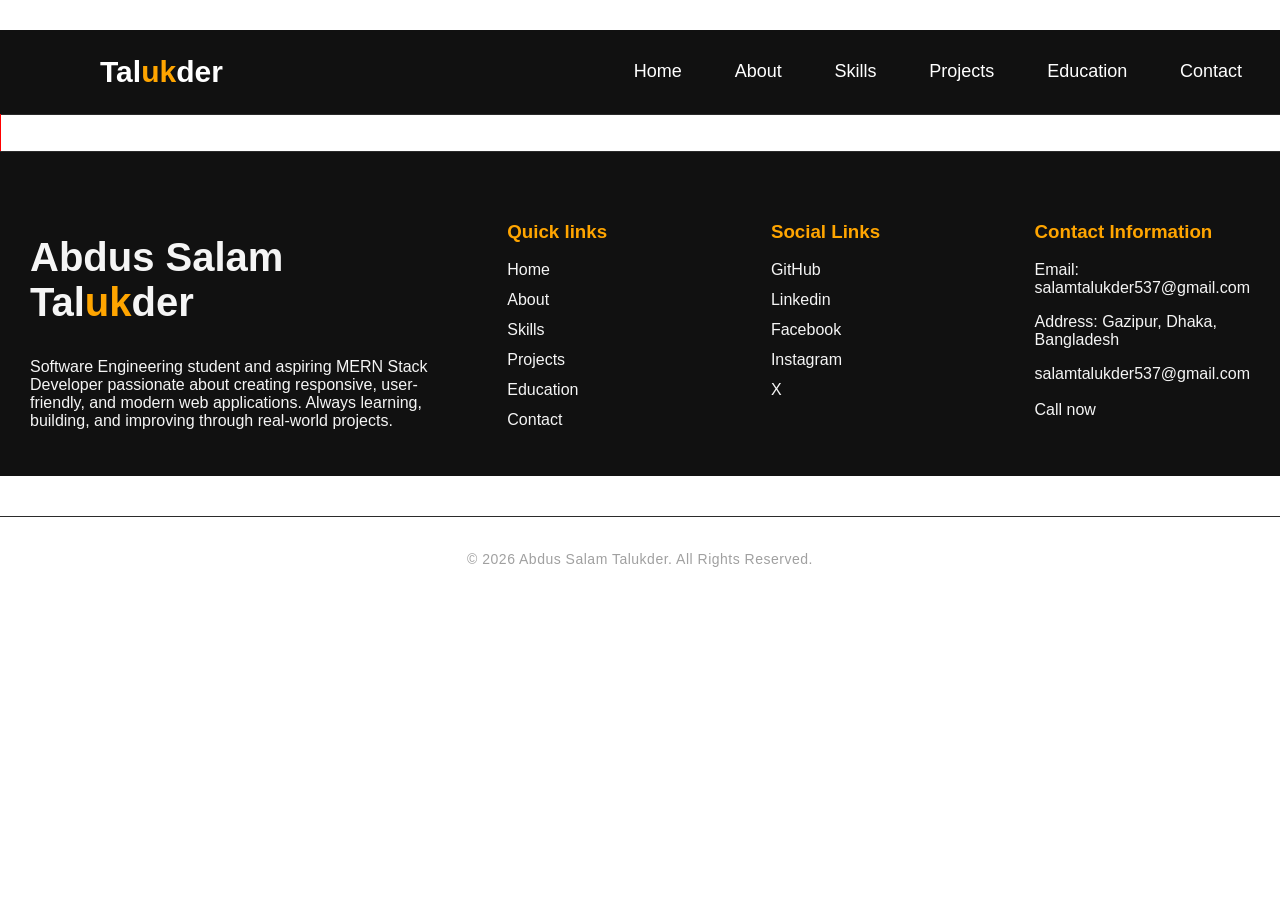
==== index.html @ 94f56646 "first commit" ====
<!DOCTYPE html>
<html lang="en">

<head>
    <meta charset="UTF-8">
    <meta name="viewport" content="width=device-width, initial-scale=1.0">
    <title>Home</title>

    <link rel="preconnect" href="https://fonts.googleapis.com">
    <link rel="preconnect" href="https://fonts.gstatic.com" crossorigin>
    <link
        href="https://fonts.googleapis.com/css2?family=Google+Sans:ital,opsz,wght@0,17..18,400..700;1,17..18,400..700&family=Open+Sans:ital,wght@0,300..800;1,300..800&display=swap"
        rel="stylesheet">

    <link rel="stylesheet" href="style.css">
</head>

<body>

    <header>
        <!--Navigation start-->
        <section class="nav-box">
            <nav class="nav-bar">
                <h2 class="nav-logo">
                    Tal<span class="uk">uk</span>der
                </h2>
                <ul class="nav-links">
                    <li><a href="index.html" class="nav-link">Home</a></li>
                    <li><a href="about.html" class="nav-link">About</a></li>
                    <li><a href="skill.html" class="nav-link">Skills</a></li>
                    <li><a href="project.html" class="nav-link">Projects</a></li>
                    <li><a href="education.html" class="nav-link">Education</a></li>
                    <li><a href="contact.html" class="nav-link">Contact</a></li>
                </ul>
            </nav>
        </section>
        <!--Navigation end-->
    </header>

    <hero class="box">
        <section>

        </section>
    </hero>


    <!--Footer start-->
    <footer>
        <section class="footer-box">
            <div style="flex: 2;">
                <h2 class="footer-logo">Abdus Salam Tal<span class="uk">uk</span>der</h2>
                <p>Software Engineering student and aspiring MERN Stack Developer passionate about creating responsive,
                    user-friendly, and modern web applications. Always learning, building, and improving through
                    real-world projects.</p>
            </div>
            <div style="flex: 1;">
                <h3>Quick links</h3>
                <ul class="footer-ql">
                    <li><a href="index.html" class="foot-link">Home</a></li>
                    <li><a href="about.html" class="foot-link">About</a></li>
                    <li><a href="skill.html" class="foot-link">Skills</a></li>
                    <li><a href="project.html" class="foot-link">Projects</a></li>
                    <li><a href="education.html" class="foot-link">Education</a></li>
                    <li><a href="contact.html" class="foot-link">Contact</a></li>
                </ul>
            </div>
            <div style="flex: 1;">
                <h3>Social Links</h3>
                <ul class="footer-ql">
                    <li><a href="https://github.com/talukder123" target="_blank" class="foot-link">GitHub</a></li>
                    <li><a href="https://www.linkedin.com/in/abdus-salam-talukder-73a68a223?utm_source=share_via&utm_content=profile&utm_medium=member_android"
                            target="_blank" class="foot-link">Linkedin</a></li>
                    <li><a href="https://www.facebook.com/share/181yY4Fg9c/" target="_blank"
                            class="foot-link">Facebook</a></li>
                    <li><a href="https://www.instagram.com/salam_talukder?igsh=c2ZjMWZjeXg2ejU5" target="_blank"
                            class="foot-link">Instagram</a></li>
                    <li><a href="https://x.com/salamxtalukder.com" target="_blank" class="foot-link">X</a></li>
                </ul>
            </div>
            <div style="flex: 1;">
                <h3>Contact Information</h3>
                <p>Email: salamtalukder537@gmail.com</p>
                <p>Address: Gazipur, Dhaka, Bangladesh</p>
                <a href="salamtalukder537@gmail.com">salamtalukder537@gmail.com</a><br><br>
                <a href="tel:+8801733956538">Call now</a>
            </div>
        </section>

        <div class="copyright">
            <p>© 2026 Abdus Salam Talukder. All Rights Reserved.</p>
        </div>

    </footer>
    <!--Footer end-->
</body>

</html>
---- style.css ----
body {
    font-family: "Poppins", sans-serif;
    margin: 0;
    padding: 0;
}

.nav-box {
    margin-top: 30px;
}

.nav-bar {
    display: flex;
    border-bottom: 1px solid #2A2A2A;
    background-color: #111111;
}

.nav-logo {
    color: white;
    padding-left: 100px;
    display: flex;
    flex: 1;
    font-size: 30px;
    text-align: center;
    align-items: center;
    padding: 0;
    padding-left: 100px;
}

.uk {
    color: orange;
}

.nav-links {
    display: flex;
    flex: 1.5;
    justify-content: space-evenly;
    align-items: center;
}

ul {
    list-style: none;
}

.nav-link {
    font-size: 18px;
    text-decoration: none;
    color: #EAEAEA;
    padding: 10px 15px;
    color: white;
    border: none;
    cursor: pointer;
}

.nav-link:hover {
    font-size: 18px;
    text-decoration: none;
    padding: 10px 15px;
    color: orange;
    border: none;
    cursor: pointer;
    transition: 0.3s;
}

.nav-link:active {
    font-size: 18px;
    text-decoration: none;
    padding: 10px 15px;
    color: rgb(151, 98, 0);
    border: none;
    cursor: pointer;
}

.box {
    max-width: 1500px;
    border: 1px solid red;
}

.footer-box {
    display: flex;
    justify-content: space-between;
    align-items: flex-start;
    min-height: 220px;
    background-color: #111111;
    color: #F5F5F5;
    padding: 50px 0 30px;
    border-top: 1px solid #2B2B2B;
    gap: 50px;
    padding-left: 30px;
    padding-right: 30px;
}

footer a {
    color: #F5F5F5;
    text-decoration: none;
    transition: 0.3s;
}

footer a:hover {
    color: orange;
    text-decoration: none;
    transition: 0.3s;
}

.footer-logo {
    font-size: 40px;
}

.footer-ql {
    display: flex;
    flex-direction: column;
    align-items: flex-start;
    gap: 12px;

    list-style: none;
    padding: 0;
    margin: 0;
}

.footer-box div h3 {
    color: orange;
    font-weight: bold;
    padding-right: 20px;
    white-space: nowrap;
}

.copyright {
    border-top: 1px solid #2B2B2B;
    margin-top: 40px;
    padding: 20px 0;
    text-align: center;
}

.copyright p {
    color: #A0A0A0;
    font-size: 14px;
    font-weight: 400;
    letter-spacing: 0.5px;
}
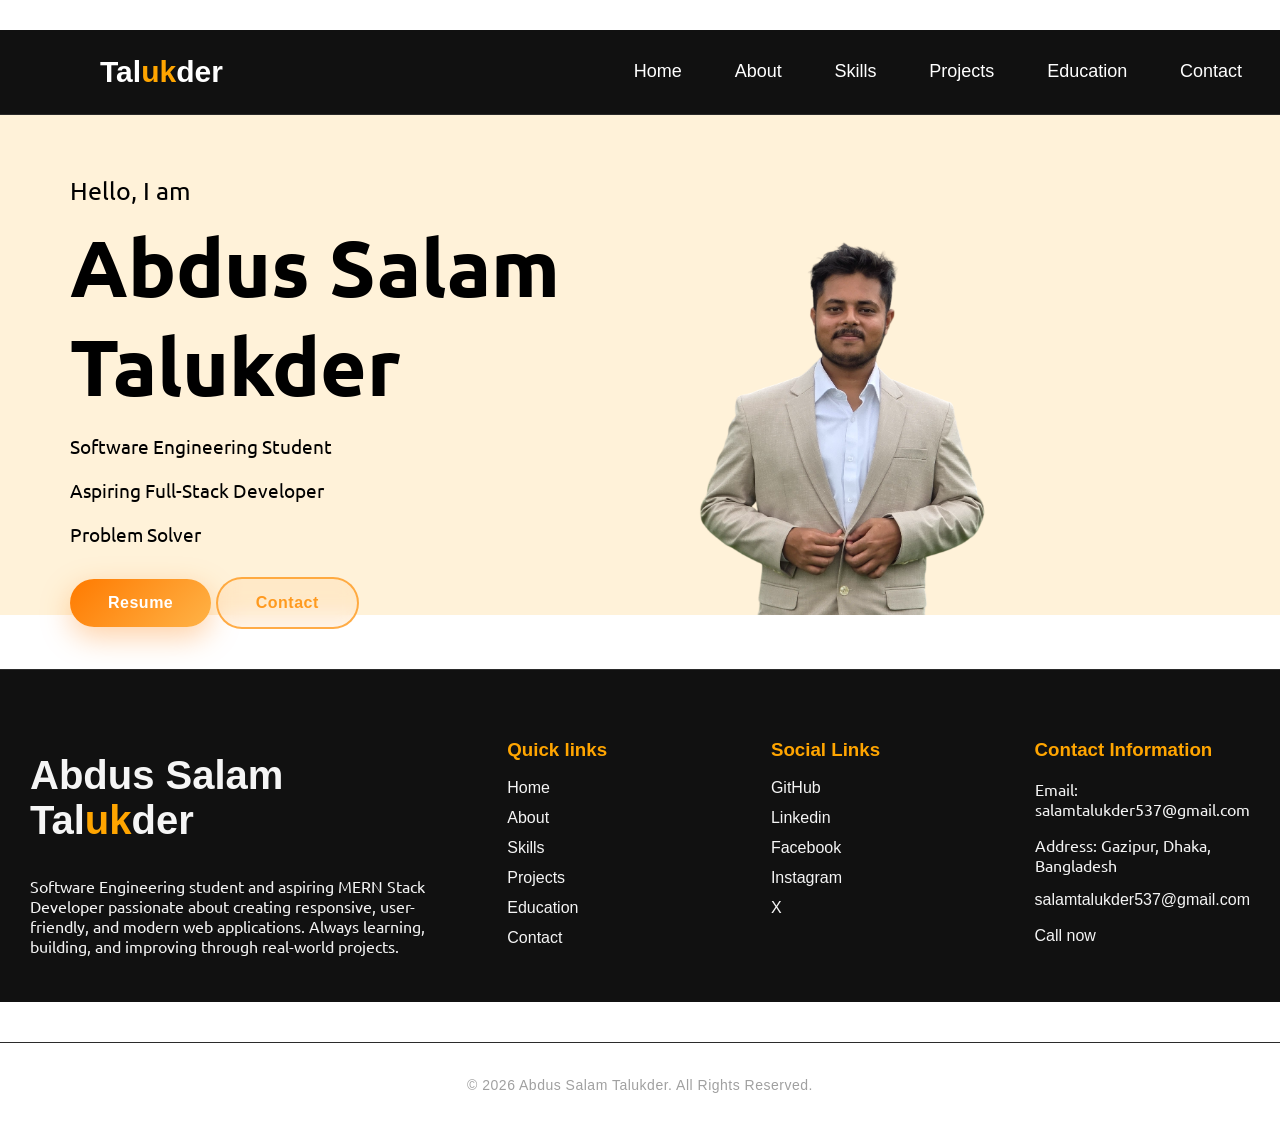
==== commit aa1494e7: "Hero section complete" ====
--- a/index.html
+++ b/index.html
@@ -6,10 +6,18 @@
     <meta name="viewport" content="width=device-width, initial-scale=1.0">
     <title>Home</title>
 
+    <link rel="icon" type="image/png" href="./icons/AST.png">
+
     <link rel="preconnect" href="https://fonts.googleapis.com">
     <link rel="preconnect" href="https://fonts.gstatic.com" crossorigin>
     <link
         href="https://fonts.googleapis.com/css2?family=Google+Sans:ital,opsz,wght@0,17..18,400..700;1,17..18,400..700&family=Open+Sans:ital,wght@0,300..800;1,300..800&display=swap"
+        rel="stylesheet">
+
+    <link rel="preconnect" href="https://fonts.googleapis.com">
+    <link rel="preconnect" href="https://fonts.gstatic.com" crossorigin>
+    <link
+        href="https://fonts.googleapis.com/css2?family=Bebas+Neue&family=Google+Sans:ital,opsz,wght@0,17..18,400..700;1,17..18,400..700&family=Open+Sans:ital,wght@0,300..800;1,300..800&family=Sora:wght@100..800&family=Ubuntu:ital,wght@0,300;0,400;0,500;0,700;1,300;1,400;1,500;1,700&family=Unbounded:wght@200..900&display=swap"
         rel="stylesheet">
 
     <link rel="stylesheet" href="style.css">
@@ -37,13 +45,33 @@
         <!--Navigation end-->
     </header>
 
-    <hero class="box">
-        <section>
+    <hero>
+        <div class="hero-container">
+            <section class="hero-box">
+                <div class="hero-left">
+                    <p class="hero-greeting">Hello, I am</p>
+                    <h1 class="hero-title">Abdus Salam Talukder</h1>
+                    <div class="hero-subtitle">
+                        <p>Software Engineering Student</p>
+                        <p>Aspiring Full-Stack Developer</p>
+                        <p>Problem Solver</p>
+                    </div>
+                    <div class="btn-box">
+                        <button class="btn-primary">Resume</button>
+                        <button class="btn-outline">Contact</button>
+                    </div>
 
-        </section>
+                </div>
+                <div class="hero-right">
+                    <img src="./img/talukder.png" alt="">
+                </div>
+            </section>
+        </div>
+
+
     </hero>
 
-
+    <br><br><br>
     <!--Footer start-->
     <footer>
         <section class="footer-box">
--- a/style.css
+++ b/style.css
@@ -2,6 +2,61 @@
     font-family: "Poppins", sans-serif;
     margin: 0;
     padding: 0;
+}
+
+img {
+    max-width: auto;
+}
+
+.btn-primary {
+    padding: 15px 38px;
+    border: none;
+    border-radius: 50px;
+    background: linear-gradient(135deg, #FF7A00, #FFB347);
+    color: #ffffff;
+    font-size: 16px;
+    font-weight: 700;
+    letter-spacing: 0.5px;
+    cursor: pointer;
+    transition: all .35s ease;
+    box-shadow: 0 10px 30px rgba(255, 122, 0, .35);
+}
+
+.btn-primary:hover {
+    transform: translateY(-4px) scale(1.03);
+    box-shadow: 0 18px 40px rgba(255, 122, 0, .5);
+}
+
+.btn-primary:active {
+    transform: scale(.97);
+}
+
+.btn-outline {
+    padding: 15px 38px;
+    background: rgba(255, 122, 0, .08);
+    color: #FF9A1F;
+    border: 2px solid rgba(255, 154, 31, .8);
+    border-radius: 50px;
+    backdrop-filter: blur(10px);
+    font-size: 16px;
+    font-weight: 600;
+    letter-spacing: .5px;
+    cursor: pointer;
+    transition: all .35s ease;
+}
+
+.btn-outline:hover {
+    background: #FF8C1A;
+    color: white;
+    border-color: #FF8C1A;
+    box-shadow:
+        0 0 15px rgba(255, 140, 26, .5),
+        0 0 35px rgba(255, 140, 26, .3);
+    transform: translateY(-4px);
+}
+
+.btn-outline:active {
+    transform: scale(.97);
 }
 
 .nav-box {
@@ -70,10 +125,52 @@
     cursor: pointer;
 }
 
-.box {
-    max-width: 1500px;
-    border: 1px solid red;
-}
+.hero-container {
+    background-color: #fff2d9;
+}
+
+.hero-box {
+    display: grid;
+    grid-template-columns: repeat(2, 1fr);
+    max-width: 1200px;
+    margin: 0 auto;
+    height: 500px;
+}
+
+.hero-left {
+    padding: 10px 30px;
+}
+
+.hero-right {}
+
+.hero-greeting {
+    font-family: "Ubuntu", sans-serif;
+    padding-top: 50px;
+    font-size: 25px;
+    margin: 0;
+    color: black;
+}
+
+.hero-title {
+    font-family: "Ubuntu", sans-serif;
+    font-size: 80px;
+    margin: 10px auto;
+}
+
+.hero-subtitle p {
+    font-family: "Ubuntu", sans-serif;
+    font-size: 19px;
+}
+
+.btn-box {
+    margin-top: 30px;
+}
+
+.hero-right img {
+    position: static;
+    height: 500px;
+}
+
 
 .footer-box {
     display: flex;
@@ -89,6 +186,10 @@
     padding-right: 30px;
 }
 
+.footer-box p {
+    font-family: "Ubuntu", sans-serif;
+}
+
 footer a {
     color: #F5F5F5;
     text-decoration: none;
@@ -110,7 +211,6 @@
     flex-direction: column;
     align-items: flex-start;
     gap: 12px;
-
     list-style: none;
     padding: 0;
     margin: 0;
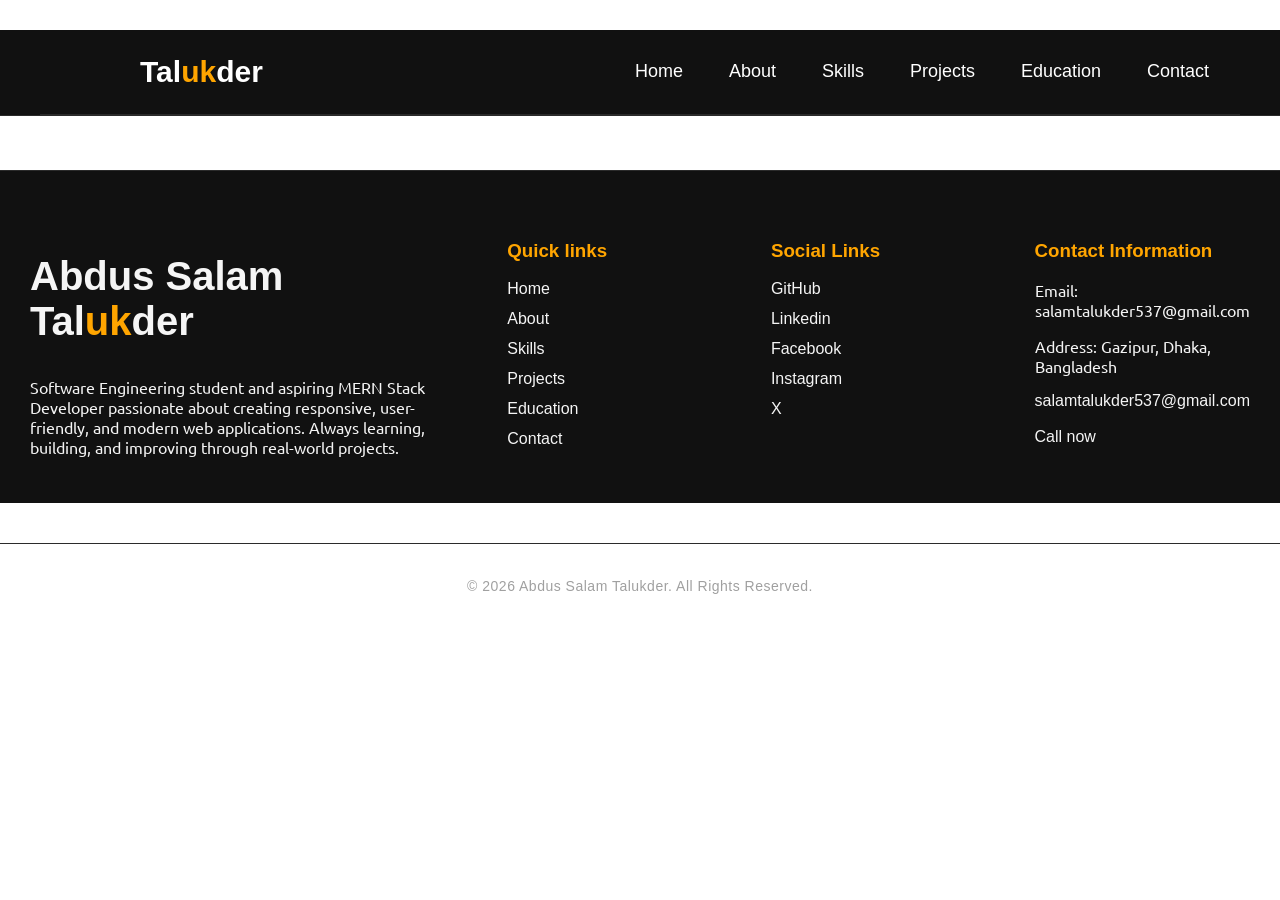
==== commit 3cce958f: "update" ====
--- a/index.html
+++ b/index.html
@@ -46,29 +46,6 @@
     </header>
 
     <hero>
-        <div class="hero-container">
-            <section class="hero-box">
-                <div class="hero-left">
-                    <p class="hero-greeting">Hello, I am</p>
-                    <h1 class="hero-title">Abdus Salam Talukder</h1>
-                    <div class="hero-subtitle">
-                        <p>Software Engineering Student</p>
-                        <p>Aspiring Full-Stack Developer</p>
-                        <p>Problem Solver</p>
-                    </div>
-                    <div class="btn-box">
-                        <button class="btn-primary">Resume</button>
-                        <button class="btn-outline">Contact</button>
-                    </div>
-
-                </div>
-                <div class="hero-right">
-                    <img src="./img/talukder.png" alt="">
-                </div>
-            </section>
-        </div>
-
-
     </hero>
 
     <br><br><br>
--- a/style.css
+++ b/style.css
@@ -4,69 +4,19 @@
     padding: 0;
 }
 
-img {
-    max-width: auto;
-}
-
-.btn-primary {
-    padding: 15px 38px;
-    border: none;
-    border-radius: 50px;
-    background: linear-gradient(135deg, #FF7A00, #FFB347);
-    color: #ffffff;
-    font-size: 16px;
-    font-weight: 700;
-    letter-spacing: 0.5px;
-    cursor: pointer;
-    transition: all .35s ease;
-    box-shadow: 0 10px 30px rgba(255, 122, 0, .35);
-}
-
-.btn-primary:hover {
-    transform: translateY(-4px) scale(1.03);
-    box-shadow: 0 18px 40px rgba(255, 122, 0, .5);
-}
-
-.btn-primary:active {
-    transform: scale(.97);
-}
-
-.btn-outline {
-    padding: 15px 38px;
-    background: rgba(255, 122, 0, .08);
-    color: #FF9A1F;
-    border: 2px solid rgba(255, 154, 31, .8);
-    border-radius: 50px;
-    backdrop-filter: blur(10px);
-    font-size: 16px;
-    font-weight: 600;
-    letter-spacing: .5px;
-    cursor: pointer;
-    transition: all .35s ease;
-}
-
-.btn-outline:hover {
-    background: #FF8C1A;
-    color: white;
-    border-color: #FF8C1A;
-    box-shadow:
-        0 0 15px rgba(255, 140, 26, .5),
-        0 0 35px rgba(255, 140, 26, .3);
-    transform: translateY(-4px);
-}
-
-.btn-outline:active {
-    transform: scale(.97);
-}
 
 .nav-box {
     margin-top: 30px;
+    background: #111;
+    border-bottom: 1px solid #2A2A2A
 }
 
 .nav-bar {
     display: flex;
     border-bottom: 1px solid #2A2A2A;
     background-color: #111111;
+    max-width: 1200px;
+    margin: 0 auto;
 }
 
 .nav-logo {
@@ -123,52 +73,6 @@
     color: rgb(151, 98, 0);
     border: none;
     cursor: pointer;
-}
-
-.hero-container {
-    background-color: #fff2d9;
-}
-
-.hero-box {
-    display: grid;
-    grid-template-columns: repeat(2, 1fr);
-    max-width: 1200px;
-    margin: 0 auto;
-    height: 500px;
-}
-
-.hero-left {
-    padding: 10px 30px;
-}
-
-.hero-right {}
-
-.hero-greeting {
-    font-family: "Ubuntu", sans-serif;
-    padding-top: 50px;
-    font-size: 25px;
-    margin: 0;
-    color: black;
-}
-
-.hero-title {
-    font-family: "Ubuntu", sans-serif;
-    font-size: 80px;
-    margin: 10px auto;
-}
-
-.hero-subtitle p {
-    font-family: "Ubuntu", sans-serif;
-    font-size: 19px;
-}
-
-.btn-box {
-    margin-top: 30px;
-}
-
-.hero-right img {
-    position: static;
-    height: 500px;
 }
 
 
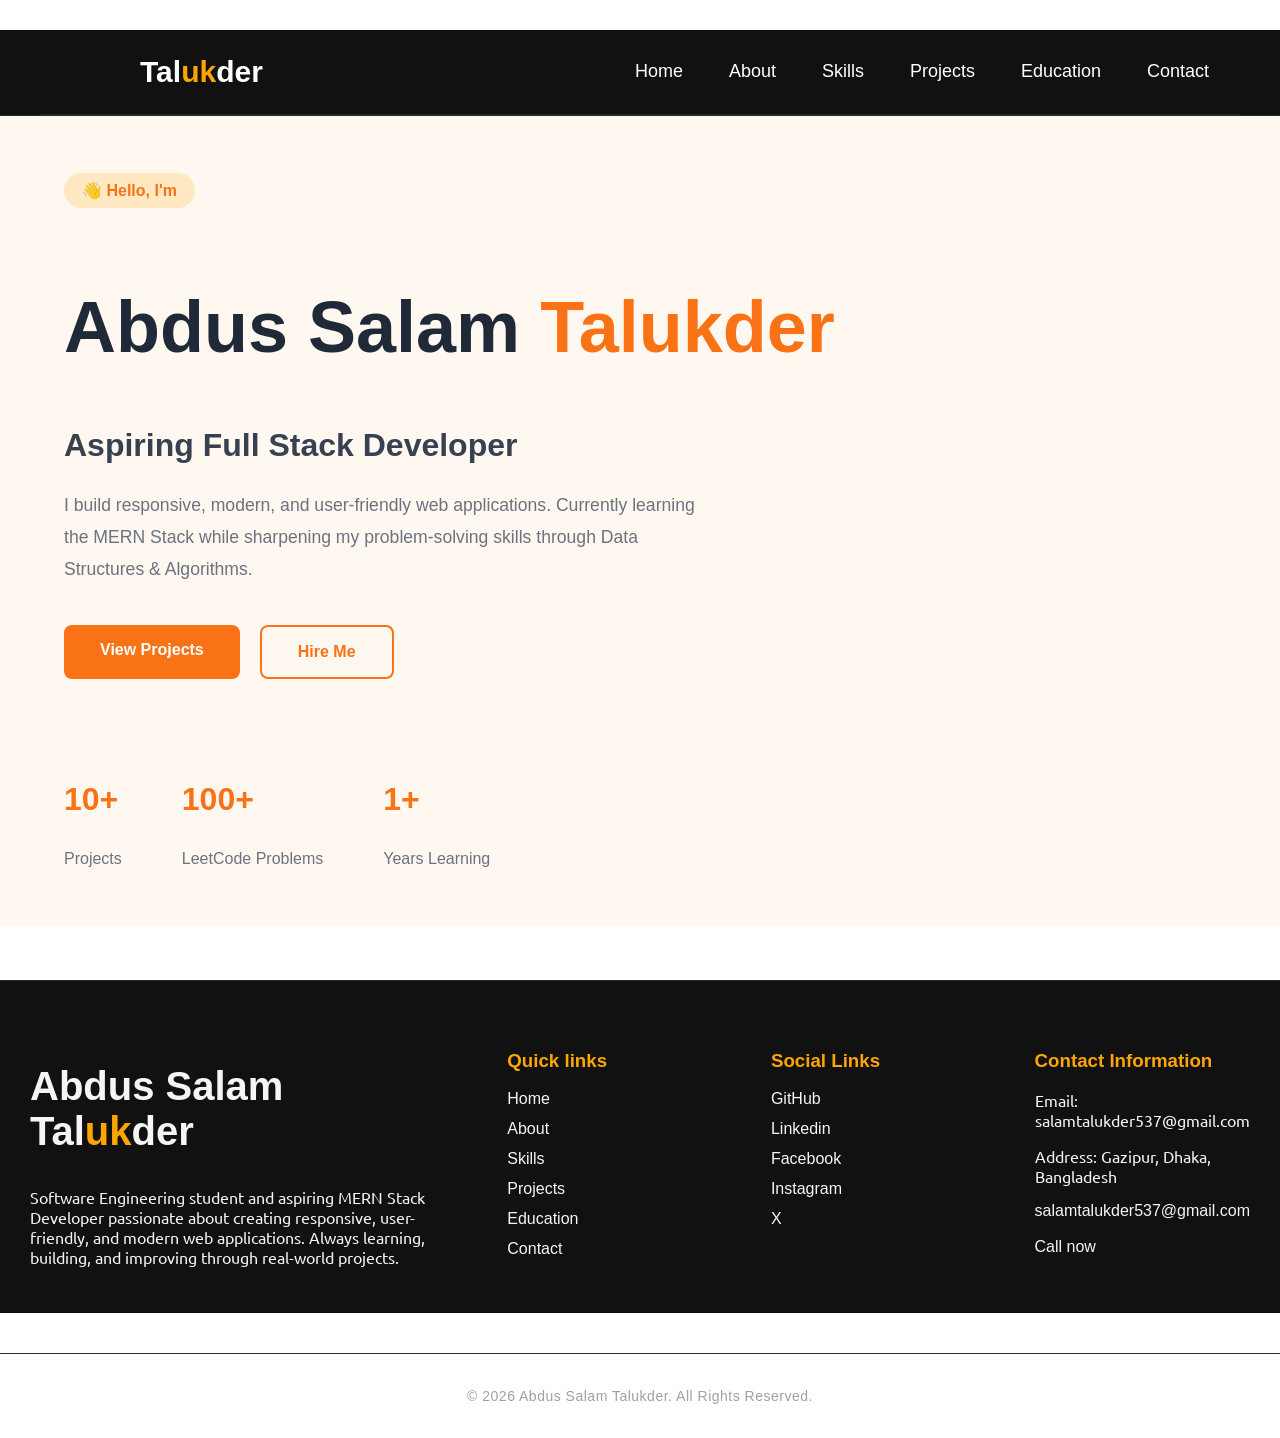
==== commit f98efd8b: "hero section added" ====
--- a/index.html
+++ b/index.html
@@ -45,8 +45,56 @@
         <!--Navigation end-->
     </header>
 
-    <hero>
-    </hero>
+    <div>
+        <section class="hero">
+            <div class="hero-container">
+
+                <p class="hero-subtitle">👋 Hello, I'm</p>
+
+                <h1 class="hero-title">
+                    Abdus Salam <span>Talukder</span>
+                </h1>
+
+                <h2 class="hero-role">
+                    Aspiring Full Stack Developer
+                </h2>
+
+                <p class="hero-description">
+                    I build responsive, modern, and user-friendly web applications.
+                    Currently learning the MERN Stack while sharpening my
+                    problem-solving skills through Data Structures & Algorithms.
+                </p>
+
+                <div class="hero-btns">
+                    <a href="#projects" class="btn btn-primary">
+                        View Projects
+                    </a>
+
+                    <a href="#contact" class="btn btn-secondary">
+                        Hire Me
+                    </a>
+                </div>
+
+                <div class="hero-stats">
+                    <div>
+                        <h3>10+</h3>
+                        <p>Projects</p>
+                    </div>
+
+                    <div>
+                        <h3>100+</h3>
+                        <p>LeetCode Problems</p>
+                    </div>
+
+                    <div>
+                        <h3>1+</h3>
+                        <p>Years Learning</p>
+                    </div>
+                </div>
+
+            </div>
+        </section>
+    </div>
 
     <br><br><br>
     <!--Footer start-->
--- a/style.css
+++ b/style.css
@@ -139,4 +139,107 @@
     font-size: 14px;
     font-weight: 400;
     letter-spacing: 0.5px;
+}
+
+.hero{
+    min-height: 90vh;
+    display: flex;
+    align-items: center;
+    background: #FFF8F0;
+    overflow: hidden;
+}
+
+.hero-container{
+    width: 90%;
+    max-width: 1200px;
+    margin: auto;
+}
+
+.hero-subtitle{
+    display: inline-block;
+    padding: 8px 18px;
+    background: #FFE8C2;
+    color: #F97316;
+    border-radius: 30px;
+    font-size: 1rem;
+    font-weight: 600;
+    margin-bottom: 20px;
+}
+
+.hero-title{
+    font-size: 4.5rem;
+    font-weight: 800;
+    line-height: 1.1;
+    color: #1F2937;
+}
+
+.hero-title span{
+    color: #F97316;
+}
+
+.hero-role{
+    margin-top: 18px;
+    font-size: 2rem;
+    font-weight: 600;
+    color: #374151;
+}
+
+.hero-description{
+    margin-top: 25px;
+    max-width: 650px;
+    line-height: 1.8;
+    font-size: 1.1rem;
+    color: #6B7280;
+}
+
+.hero-btns{
+    display: flex;
+    gap: 20px;
+    margin-top: 40px;
+}
+
+.btn{
+    text-decoration: none;
+    padding: 16px 36px;
+    border-radius: 8px;
+    font-weight: 600;
+    transition: .3s ease;
+}
+
+.btn-primary{
+    background: #F97316;
+    color: white;
+}
+
+.btn-primary:hover{
+    background: #EA580C;
+    transform: translateY(-3px);
+}
+
+.btn-secondary{
+    border: 2px solid #F97316;
+    color: #F97316;
+    background: transparent;
+}
+
+.btn-secondary:hover{
+    background: #F97316;
+    color: white;
+    transform: translateY(-3px);
+}
+
+.hero-stats{
+    display: flex;
+    gap: 60px;
+    margin-top: 70px;
+}
+
+.hero-stats h3{
+    font-size: 2rem;
+    color: #F97316;
+}
+
+.hero-stats p{
+    margin-top: 8px;
+    color: #6B7280;
 }
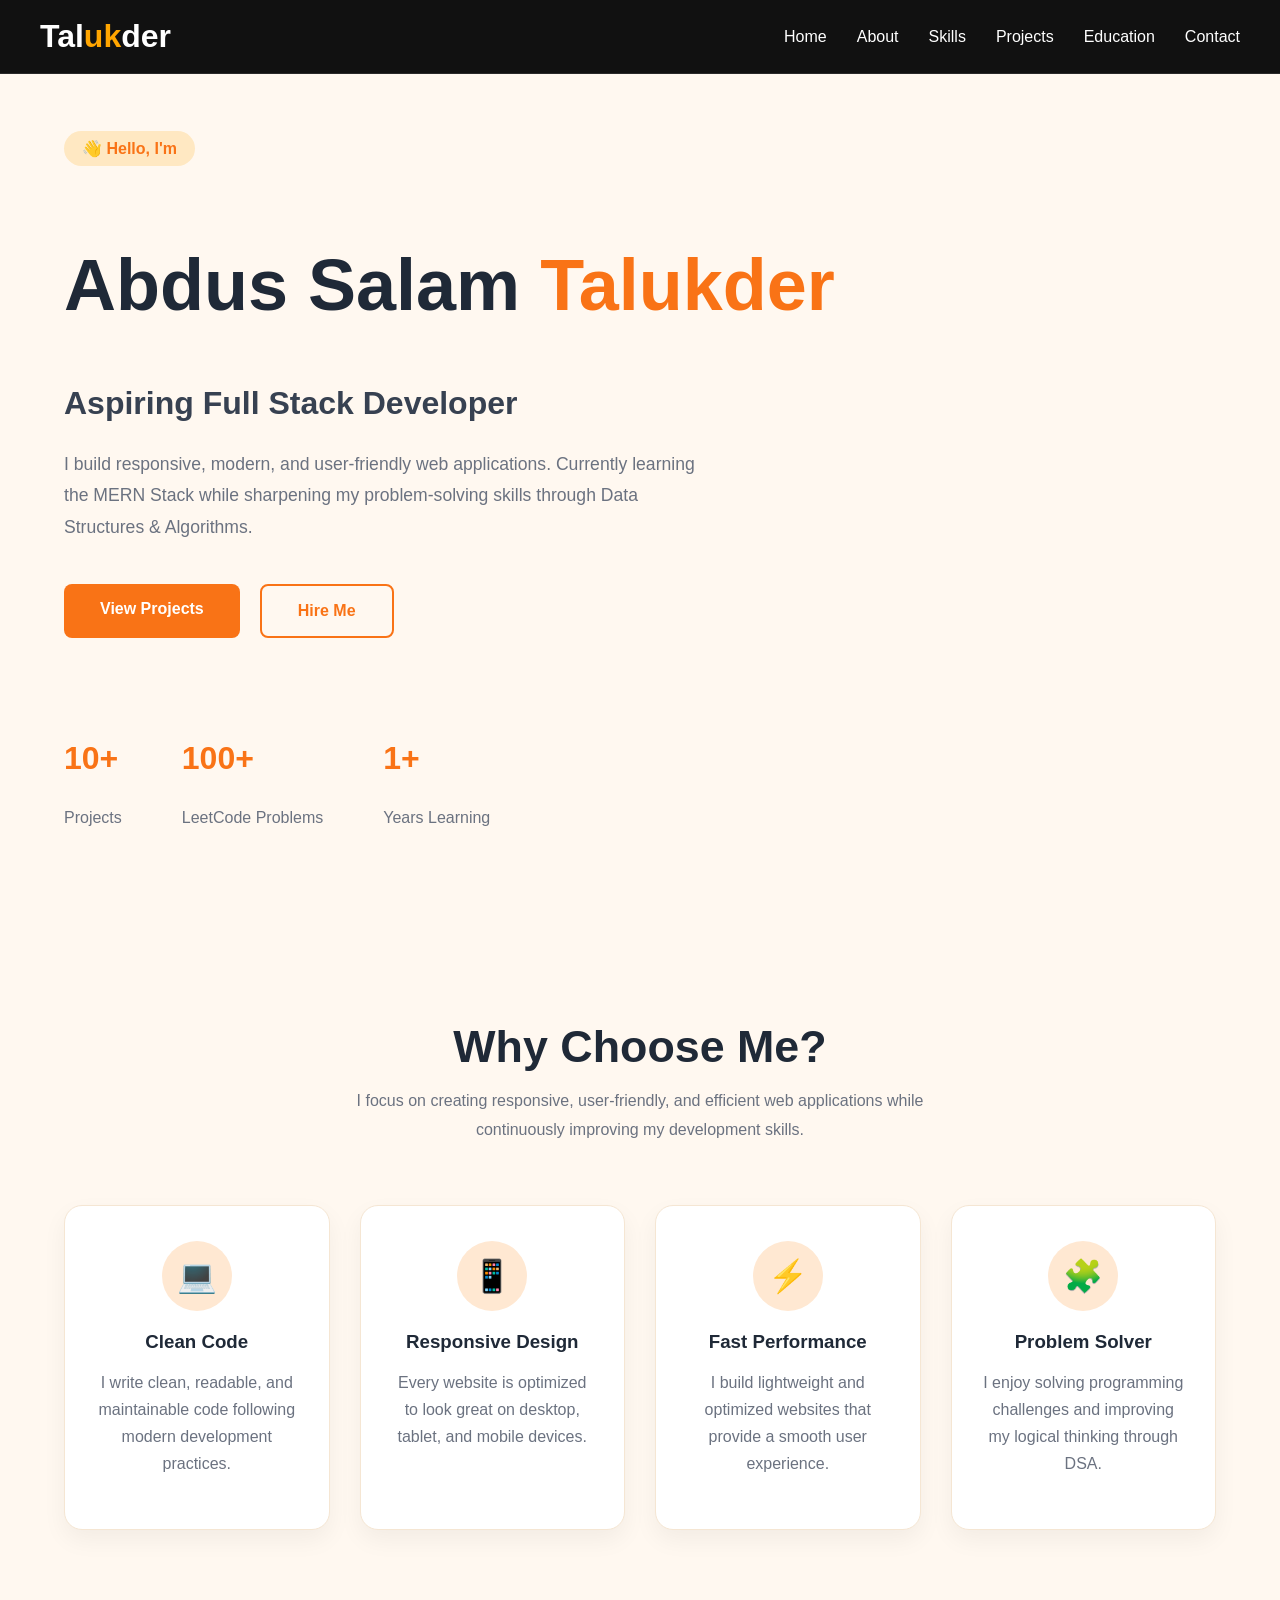
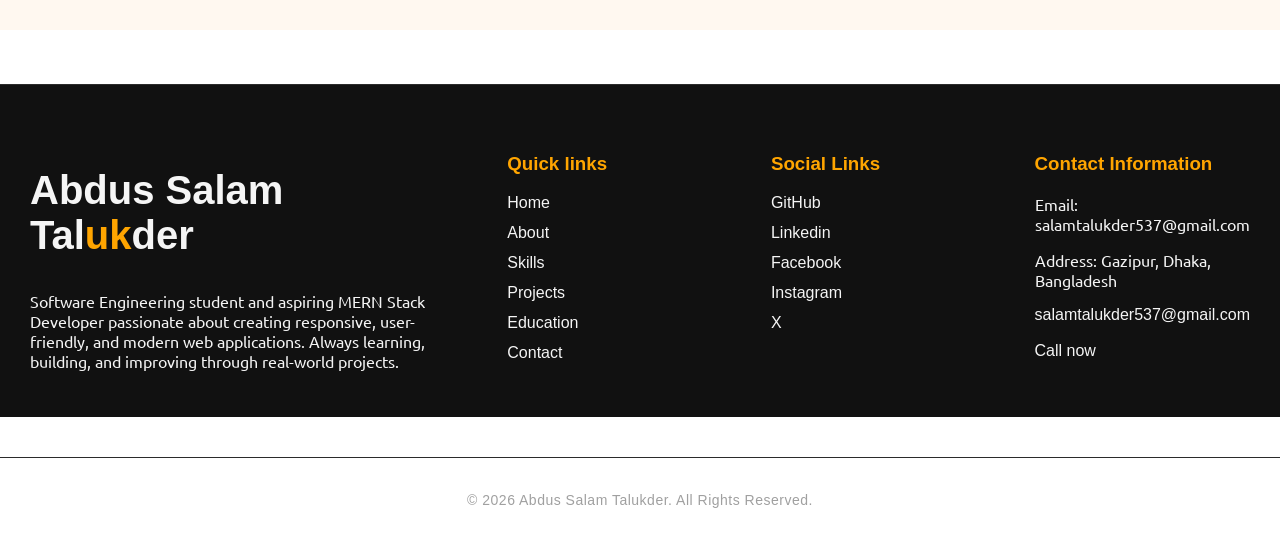
==== commit d9f3dd6a: "why choose me added" ====
--- a/index.html
+++ b/index.html
@@ -96,6 +96,62 @@
         </section>
     </div>
 
+    <!--why choose me start-->
+    <section class="choose">
+        <div class="choose-container">
+
+            <div class="section-heading">
+                <h2>Why Choose Me?</h2>
+                <p>
+                    I focus on creating responsive, user-friendly, and efficient web
+                    applications while continuously improving my development skills.
+                </p>
+            </div>
+
+            <div class="choose-cards">
+
+                <div class="choose-card">
+                    <div class="icon">💻</div>
+                    <h3>Clean Code</h3>
+                    <p>
+                        I write clean, readable, and maintainable code following
+                        modern development practices.
+                    </p>
+                </div>
+
+                <div class="choose-card">
+                    <div class="icon">📱</div>
+                    <h3>Responsive Design</h3>
+                    <p>
+                        Every website is optimized to look great on desktop, tablet,
+                        and mobile devices.
+                    </p>
+                </div>
+
+                <div class="choose-card">
+                    <div class="icon">⚡</div>
+                    <h3>Fast Performance</h3>
+                    <p>
+                        I build lightweight and optimized websites that provide a
+                        smooth user experience.
+                    </p>
+                </div>
+
+                <div class="choose-card">
+                    <div class="icon">🧩</div>
+                    <h3>Problem Solver</h3>
+                    <p>
+                        I enjoy solving programming challenges and improving my
+                        logical thinking through DSA.
+                    </p>
+                </div>
+
+            </div>
+
+        </div>
+    </section>
+    <!--wcm ends-->
+
     <br><br><br>
     <!--Footer start-->
     <footer>
--- a/style.css
+++ b/style.css
@@ -4,75 +4,54 @@
     padding: 0;
 }
 
-
 .nav-box {
-    margin-top: 30px;
     background: #111;
-    border-bottom: 1px solid #2A2A2A
+    border-bottom: 1px solid #2A2A2A;
 }
 
 .nav-bar {
-    display: flex;
-    border-bottom: 1px solid #2A2A2A;
-    background-color: #111111;
     max-width: 1200px;
     margin: 0 auto;
+    padding: 18px 25px;
+
+    display: flex;
+    justify-content: space-between;
+    align-items: center;
 }
 
 .nav-logo {
     color: white;
-    padding-left: 100px;
-    display: flex;
-    flex: 1;
-    font-size: 30px;
-    text-align: center;
-    align-items: center;
+    font-size: 2rem;
+    font-weight: 700;
+    margin: 0;
+}
+
+.uk {
+    color: orange;
+}
+
+.nav-links {
+    display: flex;
+    gap: 30px;
+    list-style: none;
+    margin: 0;
     padding: 0;
-    padding-left: 100px;
-}
-
-.uk {
-    color: orange;
-}
-
-.nav-links {
-    display: flex;
-    flex: 1.5;
-    justify-content: space-evenly;
-    align-items: center;
-}
-
-ul {
-    list-style: none;
 }
 
 .nav-link {
-    font-size: 18px;
-    text-decoration: none;
-    color: #EAEAEA;
-    padding: 10px 15px;
-    color: white;
-    border: none;
-    cursor: pointer;
+    text-decoration: none;
+    color: white;
+    font-size: 1rem;
+    font-weight: 500;
+    transition: .3s;
 }
 
 .nav-link:hover {
-    font-size: 18px;
-    text-decoration: none;
-    padding: 10px 15px;
-    color: orange;
-    border: none;
-    cursor: pointer;
-    transition: 0.3s;
+    color: orange;
 }
 
 .nav-link:active {
-    font-size: 18px;
-    text-decoration: none;
-    padding: 10px 15px;
     color: rgb(151, 98, 0);
-    border: none;
-    cursor: pointer;
 }
 
 
@@ -242,4 +221,78 @@
 .hero-stats p{
     margin-top: 8px;
     color: #6B7280;
+}
+
+/* why choose me */
+
+.choose{
+    padding:100px 0;
+    background:#FFF8F0;
+}
+
+.choose-container{
+    width:90%;
+    max-width:1200px;
+    margin:auto;
+}
+
+.section-heading{
+    text-align:center;
+    margin-bottom:60px;
+}
+
+.section-heading h2{
+    font-size:2.8rem;
+    color:#1F2937;
+    margin-bottom:15px;
+}
+
+.section-heading p{
+    max-width:650px;
+    margin:auto;
+    color:#6B7280;
+    line-height:1.8;
+}
+
+.choose-cards{
+    display:grid;
+    grid-template-columns:repeat(auto-fit,minmax(250px,1fr));
+    gap:30px;
+}
+
+.choose-card{
+    background:#ffffff;
+    padding:35px 30px;
+    border-radius:18px;
+    text-align:center;
+    transition:.3s ease;
+    border:1px solid #F5E6D3;
+    box-shadow:0 10px 25px rgba(0,0,0,.05);
+}
+
+.choose-card:hover{
+    transform:translateY(-10px);
+    box-shadow:0 18px 40px rgba(249,115,22,.18);
+}
+
+.icon{
+    width:70px;
+    height:70px;
+    margin:0 auto 20px;
+    border-radius:50%;
+    background:#FFE8D2;
+    display:flex;
+    justify-content:center;
+    align-items:center;
+    font-size:2rem;
+}
+
+.choose-card h3{
+    margin-bottom:15px;
+    color:#1F2937;
+}
+
+.choose-card p{
+    color:#6B7280;
+    line-height:1.7;
 }
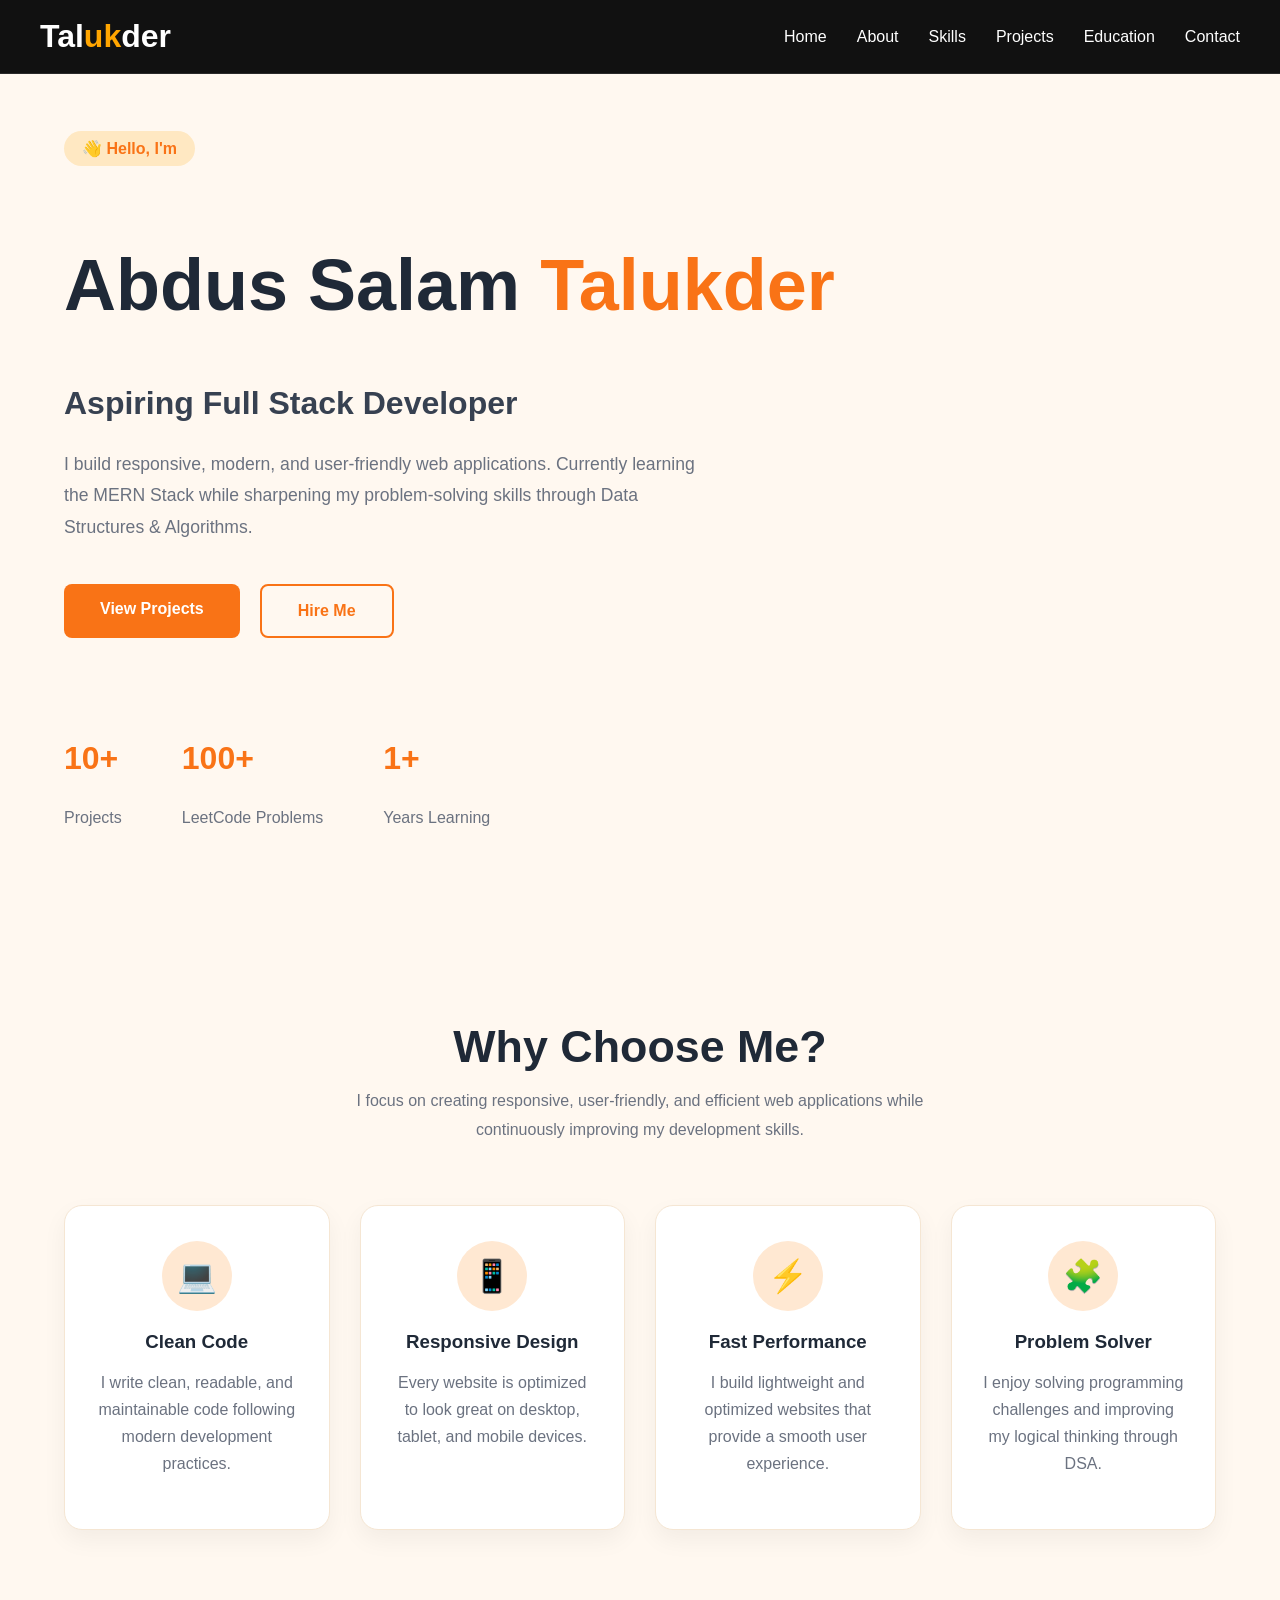
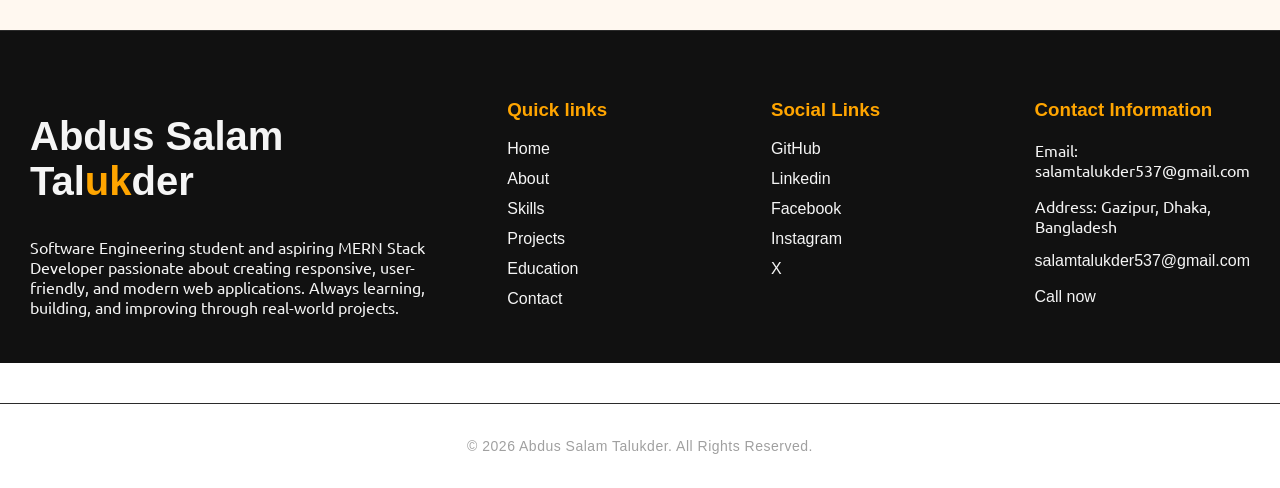
==== commit 4d6043df: "home-page ends" ====
--- a/index.html
+++ b/index.html
@@ -152,7 +152,6 @@
     </section>
     <!--wcm ends-->
 
-    <br><br><br>
     <!--Footer start-->
     <footer>
         <section class="footer-box">
